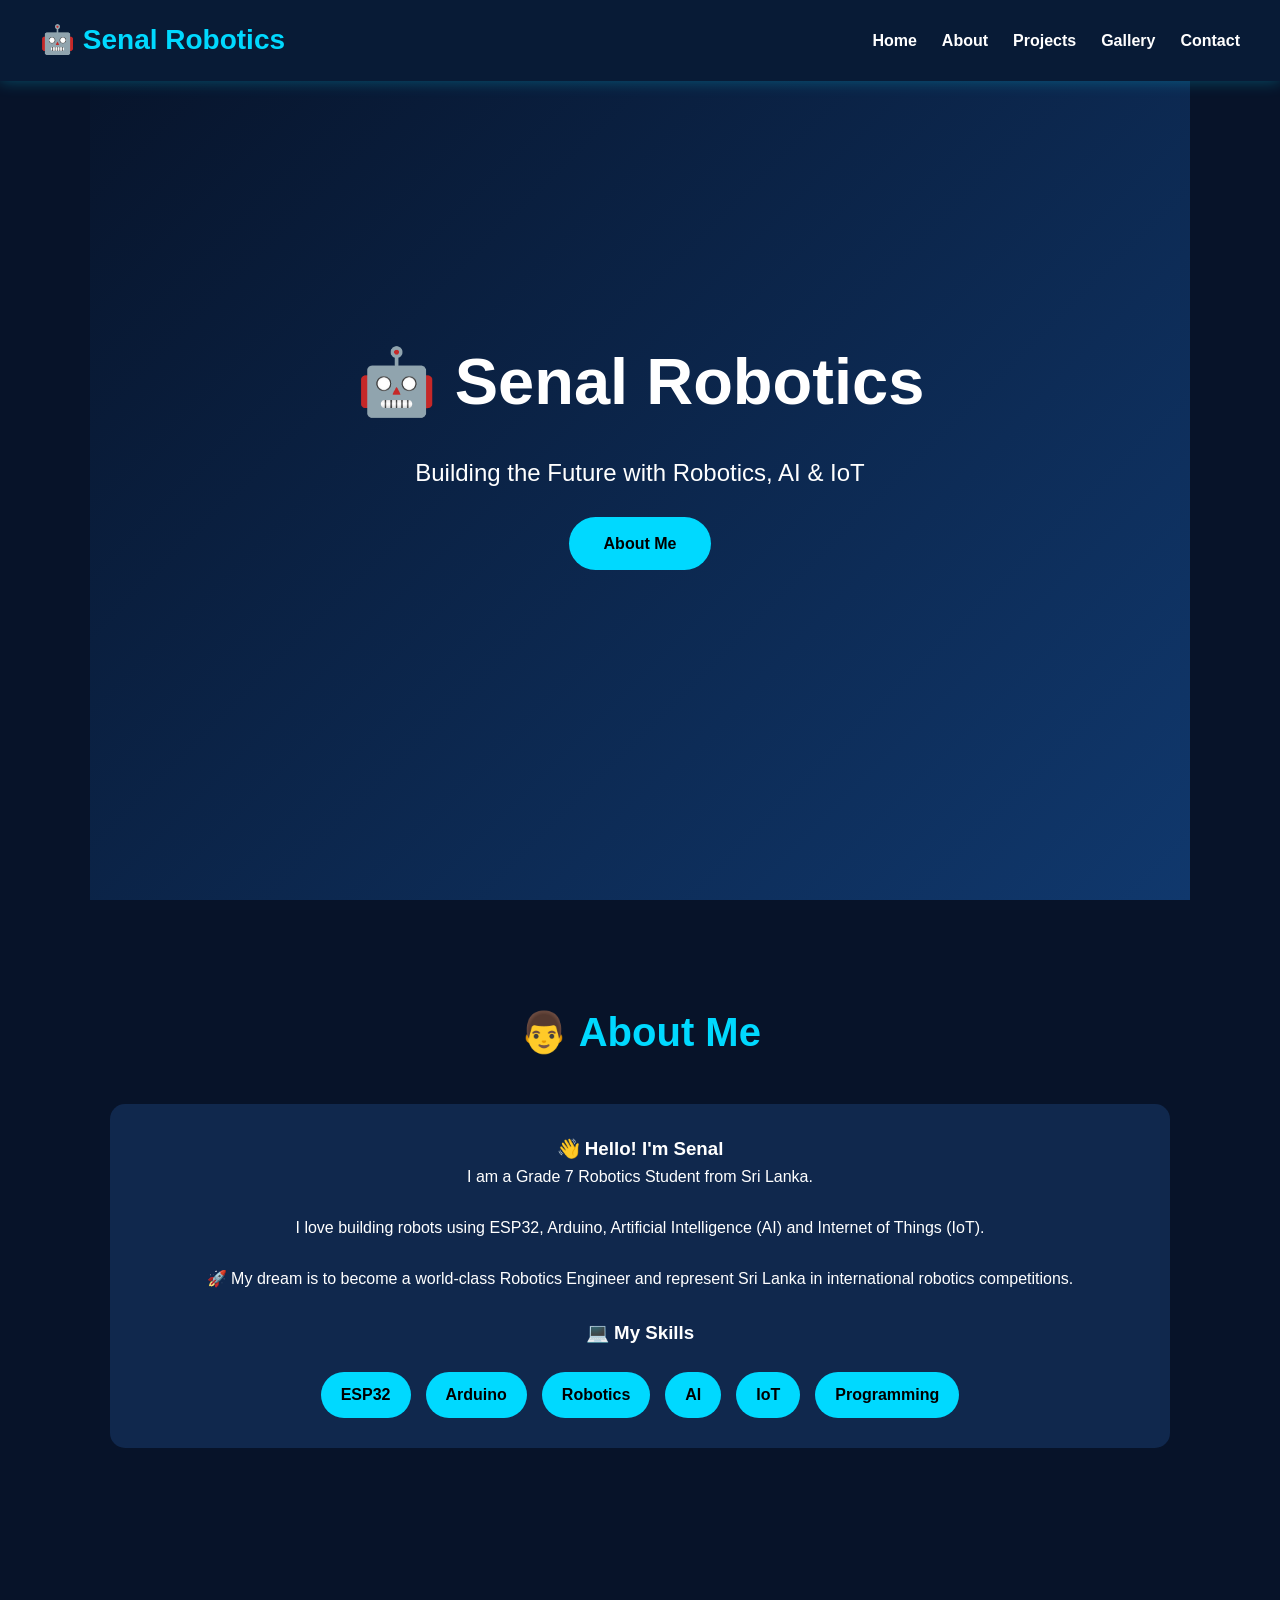
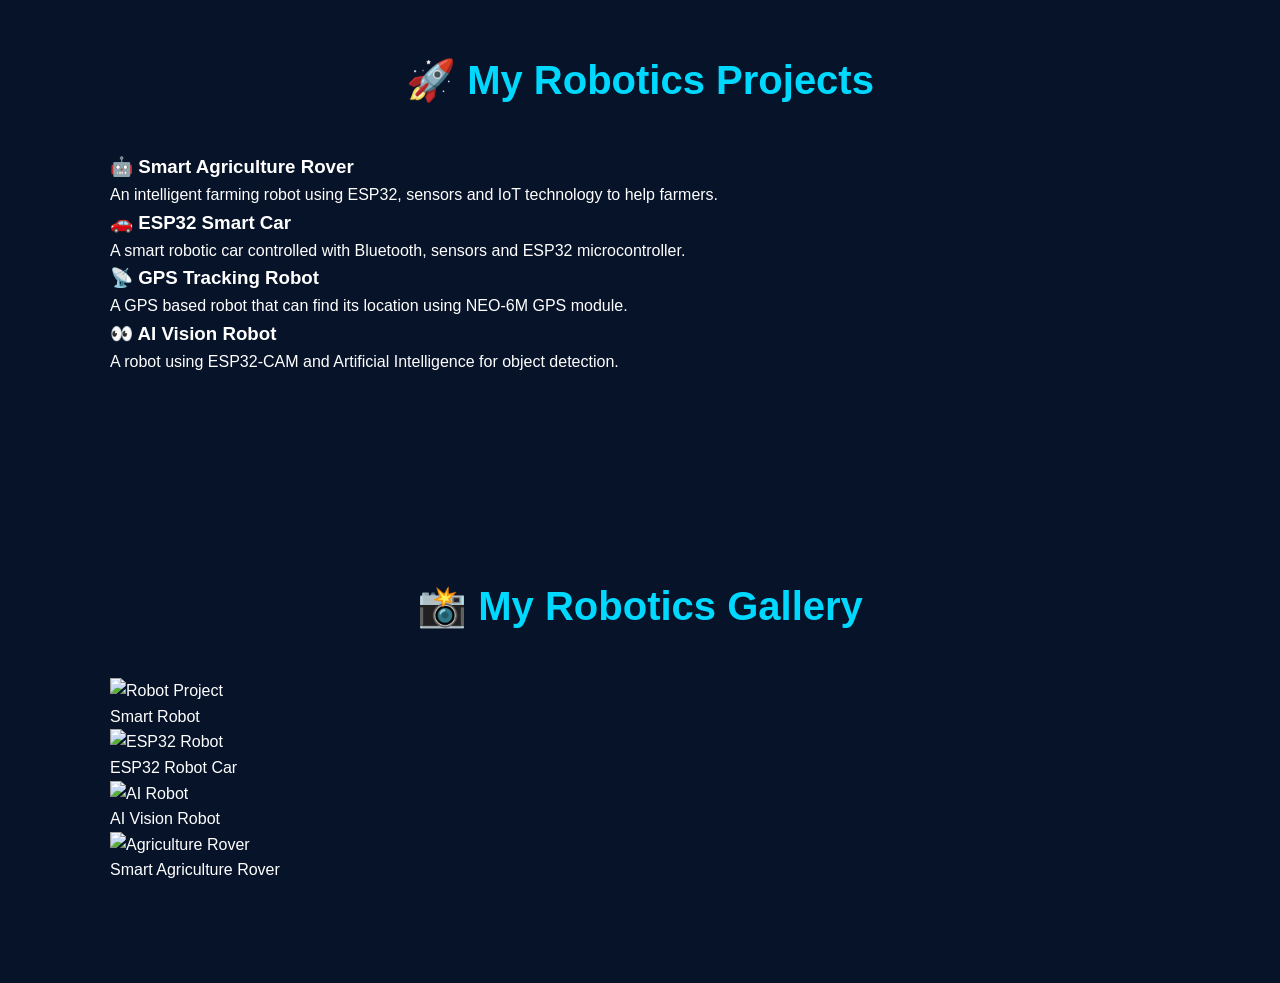
==== index.html @ 2e424f63 "Update index.html" ====
<!DOCTYPE html>
<html lang="en">
<head>
    <meta charset="UTF-8">
    <meta name="viewport" content="width=device-width, initial-scale=1.0">
    <title>Senal Robotics</title>

    <link rel="stylesheet" href="style.css">
</head>

<body>

    <!-- Navigation -->
    <nav>
        <div class="logo">🤖 Senal Robotics</div>

        <ul>
            <li><a href="#home">Home</a></li>
            <li><a href="#about">About</a></li>
            <li><a href="#projects">Projects</a></li>
            <li><a href="#gallery">Gallery</a></li>
            <li><a href="#contact">Contact</a></li>
        </ul>
    </nav>

    <!-- Home -->
    <section id="home" class="hero">

        <div>

            <h1>🤖 Senal Robotics</h1>

            <p>
                Building the Future with Robotics, AI & IoT
            </p>

            <a href="#about" class="btn">About Me</a>

        </div>

    </section>
   
    <!-- About Me -->
    <section id="about">

        <h2>👨 About Me</h2>

        <div class="about-box">

            <h3>👋 Hello! I'm Senal</h3>

            <p>
                I am a Grade 7 Robotics Student from Sri Lanka.
            </p>

            <br>

            <p>
                I love building robots using ESP32, Arduino,
                Artificial Intelligence (AI) and Internet of Things (IoT).
            </p>

            <br>

            <p>
                🚀 My dream is to become a world-class Robotics Engineer
                and represent Sri Lanka in international robotics competitions.
            </p>

            <br>

            <h3>💻 My Skills</h3>

            <div class="skills">

                <div class="skill">ESP32</div>

                <div class="skill">Arduino</div>

                <div class="skill">Robotics</div>

                <div class="skill">AI</div>

                <div class="skill">IoT</div>

                <div class="skill">Programming</div>

            </div>

        </div>

    </section>

    <!-- Projects -->
<section id="projects">

    <h2>🚀 My Robotics Projects</h2>

    <div class="project-container">

        <div class="project-card">

            <h3>🤖 Smart Agriculture Rover</h3>

            <p>
                An intelligent farming robot using ESP32,
                sensors and IoT technology to help farmers.
            </p>

        </div>


        <div class="project-card">

            <h3>🚗 ESP32 Smart Car</h3>

            <p>
                A smart robotic car controlled with Bluetooth,
                sensors and ESP32 microcontroller.
            </p>

        </div>


        <div class="project-card">

            <h3>📡 GPS Tracking Robot</h3>

            <p>
                A GPS based robot that can find its location
                using NEO-6M GPS module.
            </p>

        </div>


        <div class="project-card">

            <h3>👀 AI Vision Robot</h3>

            <p>
                A robot using ESP32-CAM and Artificial Intelligence
                for object detection.
            </p>

        </div>


    </div>

</section>

    <!-- Gallery -->
<section id="gallery">

    <h2>📸 My Robotics Gallery</h2>

    <div class="gallery-container">

        <div class="gallery-item">
            <img src="images/robot1.jpg" alt="Robot Project">
            <p>Smart Robot</p>
        </div>


        <div class="gallery-item">
            <img src="images/robot2.jpg" alt="ESP32 Robot">
            <p>ESP32 Robot Car</p>
        </div>


        <div class="gallery-item">
            <img src="images/robot3.jpg" alt="AI Robot">
            <p>AI Vision Robot</p>
        </div>


        <div class="gallery-item">
            <img src="images/robot4.jpg" alt="Agriculture Rover">
            <p>Smart Agriculture Rover</p>
        </div>


    </div>

</section>
---- style.css ----
*{
    margin:0;
    padding:0;
    box-sizing:border-box;
    font-family:Arial, Helvetica, sans-serif;
    scroll-behavior:smooth;
}

body{
    background:#071329;
    color:white;
    line-height:1.6;
}

nav{
    position:fixed;
    top:0;
    left:0;
    width:100%;
    background:#081b36;
    display:flex;
    justify-content:space-between;
    align-items:center;
    padding:18px 40px;
    box-shadow:0 0 15px rgba(0,217,255,.3);
    z-index:1000;
}

.logo{
    color:#00d9ff;
    font-size:28px;
    font-weight:bold;
}

nav ul{
    list-style:none;
    display:flex;
}

nav ul li{
    margin-left:25px;
}

nav ul li a{
    color:white;
    text-decoration:none;
    font-weight:bold;
    transition:0.3s;
}

nav ul li a:hover{
    color:#00d9ff;
}

.hero{
    height:100vh;
    display:flex;
    justify-content:center;
    align-items:center;
    text-align:center;
    background:linear-gradient(135deg,#071329,#10386d);
}

.hero h1{
    font-size:65px;
    margin-bottom:20px;
}

.hero p{
    font-size:24px;
    margin-bottom:25px;
}

.btn{
    display:inline-block;
    background:#00d9ff;
    color:black;
    text-decoration:none;
    padding:14px 35px;
    border-radius:30px;
    font-weight:bold;
    transition:0.3s;
}

.btn:hover{
    transform:scale(1.08);
}

section{
    padding:100px 20px;
    max-width:1100px;
    margin:auto;
}

h2{
    text-align:center;
    color:#00d9ff;
    margin-bottom:40px;
    font-size:40px;
}

.about-box{
    background:#10284d;
    padding:30px;
    border-radius:15px;
    text-align:center;
}

.skills{
    display:flex;
    justify-content:center;
    flex-wrap:wrap;
    gap:15px;
    margin-top:25px;
}

.skill{
    background:#00d9ff;
    color:black;
    padding:10px 20px;
    border-radius:30px;
    font-weight:bold;
}

.projects{
    display:grid;
    grid-template-columns:repeat(auto-fit,minmax(280px,1fr));
    gap:25px;
}

.card{
    background:#10284d;
    padding:25px;
    border-radius:15px;
    transition:0.3s;
    box-shadow:0 0 15px rgba(0,217,255,.2);
}

.card:hover{
    transform:translateY(-10px);
    box-shadow:0 0 25px rgba(0,217,255,.4);
}

.card h3{
    color:#00d9ff;
    margin-bottom:15px;
}

.gallery{
    display:grid;
    grid-template-columns:repeat(auto-fit,minmax(220px,1fr));
    gap:20px;
}

.photo{
    height:180px;
    background:#1a3c66;
    border-radius:15px;
    display:flex;
    justify-content:center;
    align-items:center;
    font-size:22px;
}

.contact-box{
    background:#10284d;
    padding:30px;
    border-radius:15px;
    text-align:center;
}

footer{
    background:#02101f;
    text-align:center;
    padding:25px;
}

@media(max-width:768px){

nav{
flex-direction:column;
padding:15px;
}

nav ul{
margin-top:15px;
flex-wrap:wrap;
justify-content:center;
}

.hero h1{
font-size:42px;
}

.hero p{
font-size:18px;
}

}
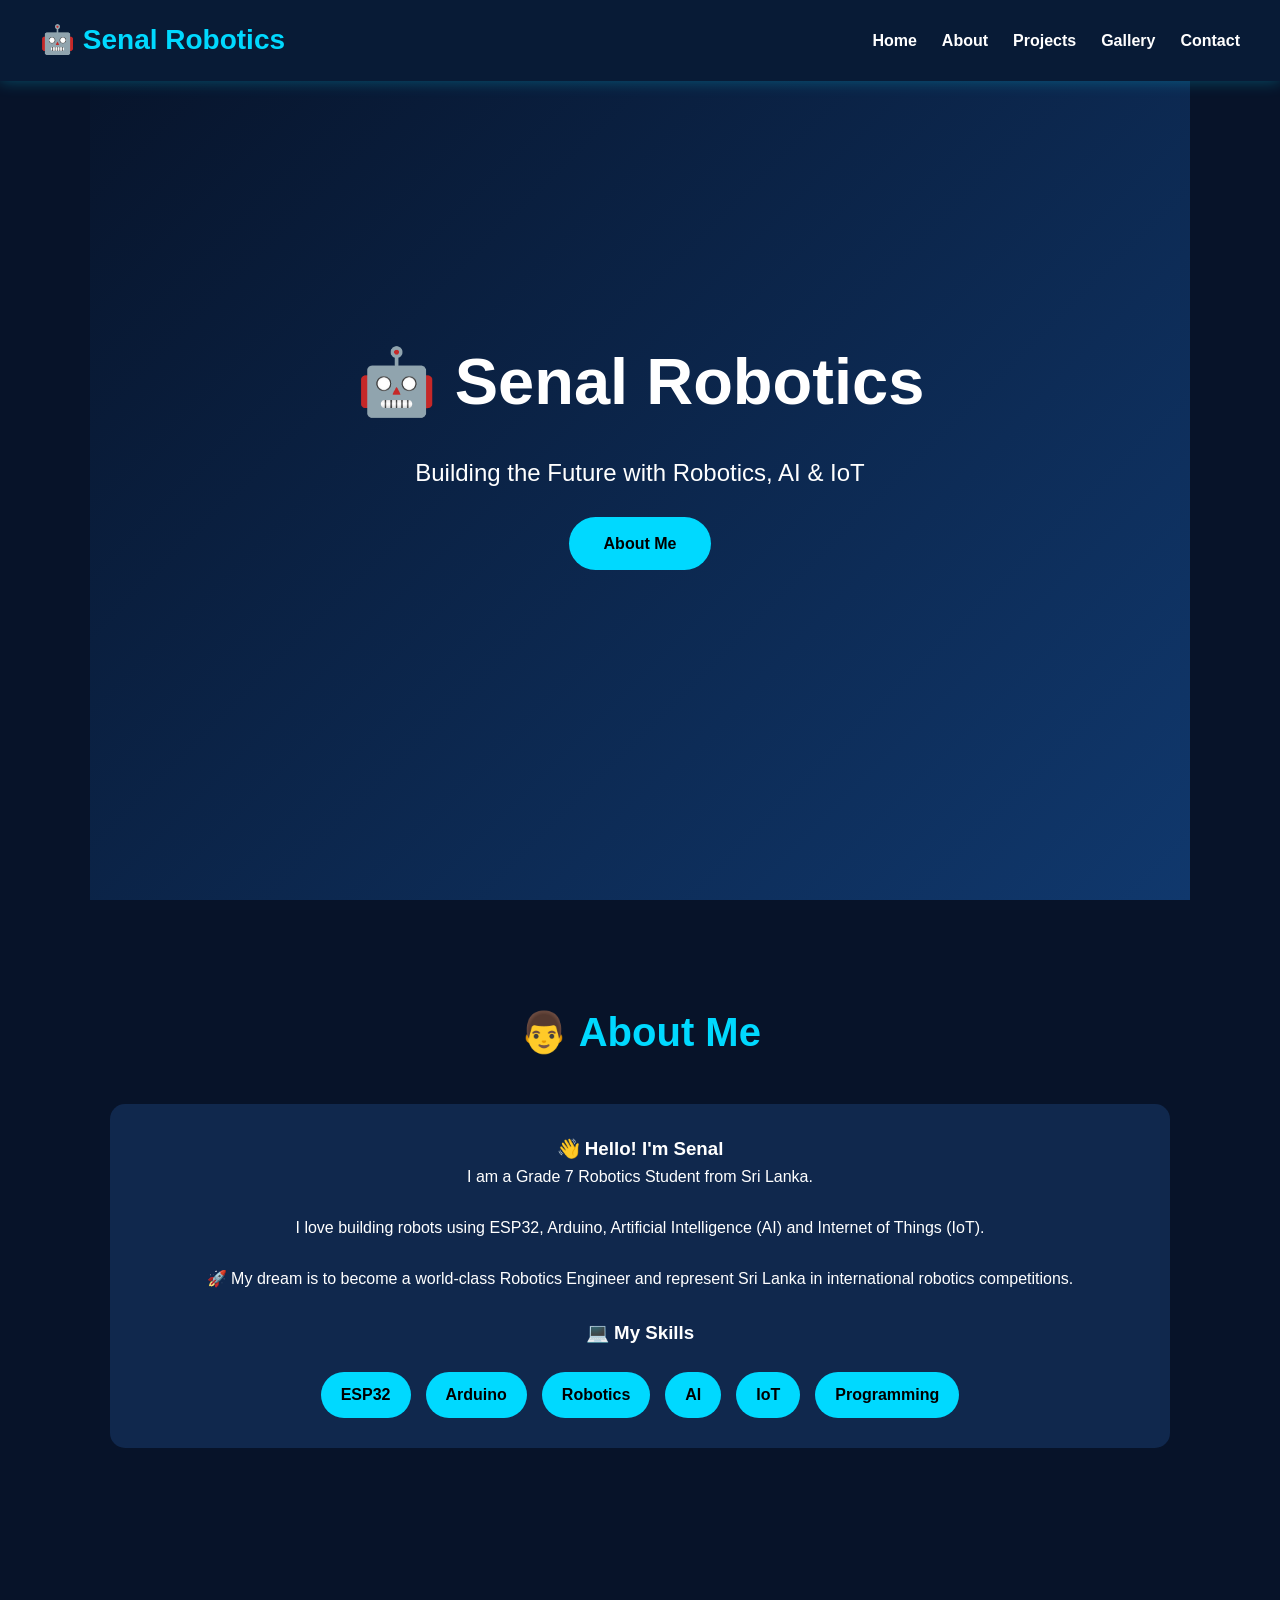
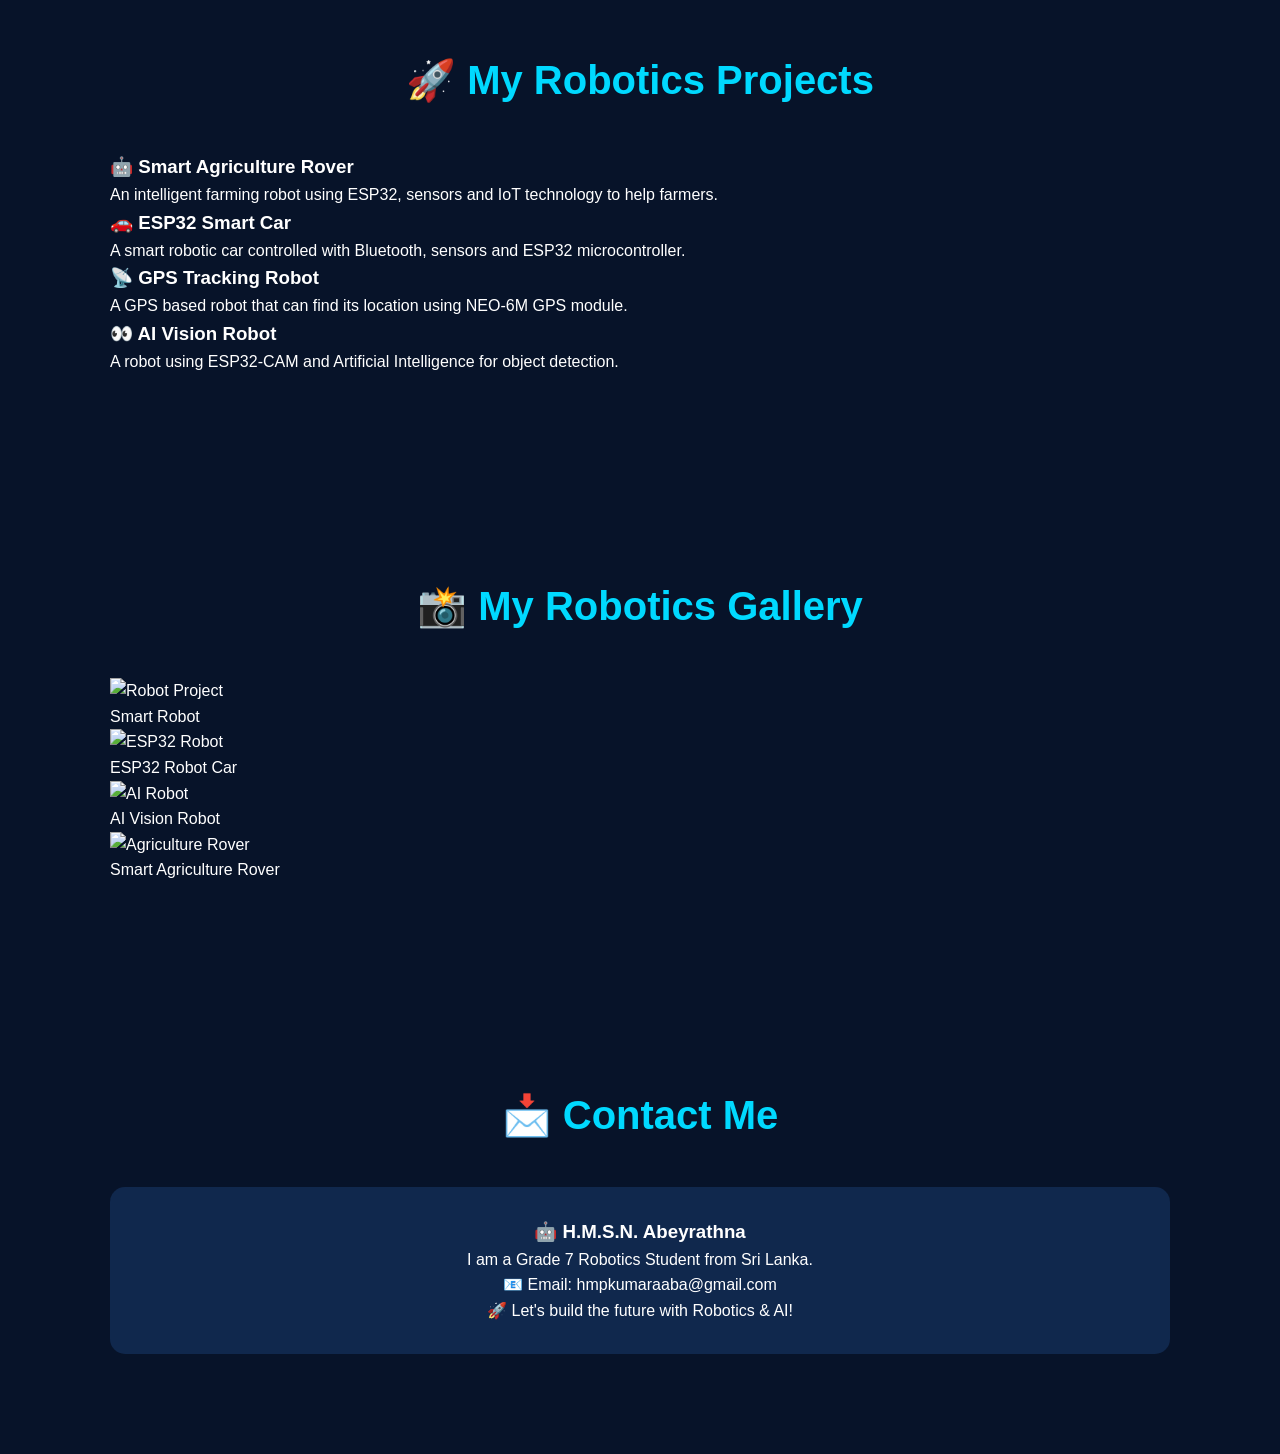
==== commit 21905f8e: "Update index.html" ====
--- a/index.html
+++ b/index.html
@@ -184,3 +184,29 @@
     </div>
 
 </section>
+
+    <!-- Contact -->
+<section id="contact">
+
+    <h2>📩 Contact Me</h2>
+
+    <div class="contact-box">
+
+        <h3>🤖 H.M.S.N. Abeyrathna</h3>
+
+        <p>
+            I am a Grade 7 Robotics Student from Sri Lanka.
+        </p>
+
+        <p>
+            📧 Email:
+            hmpkumaraaba@gmail.com
+        </p>
+
+        <p>
+            🚀 Let's build the future with Robotics & AI!
+        </p>
+
+    </div>
+
+</section>
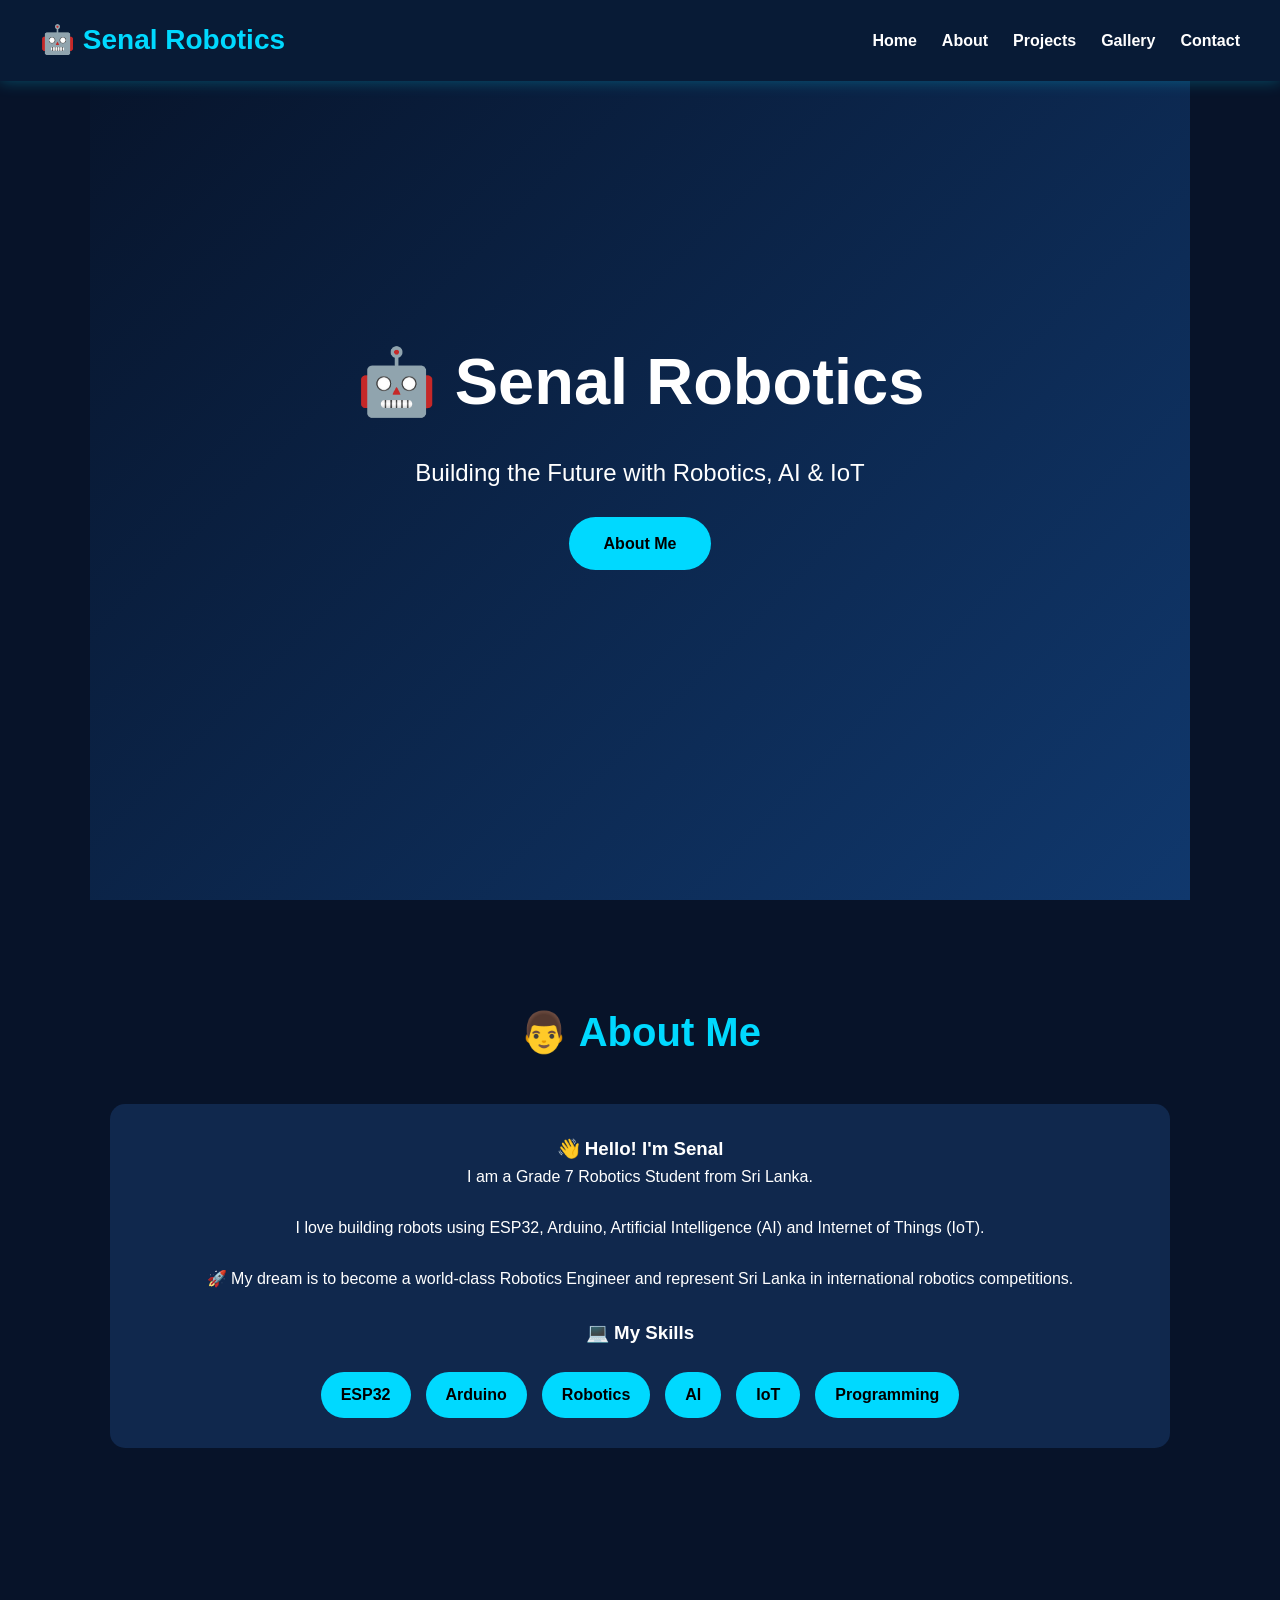
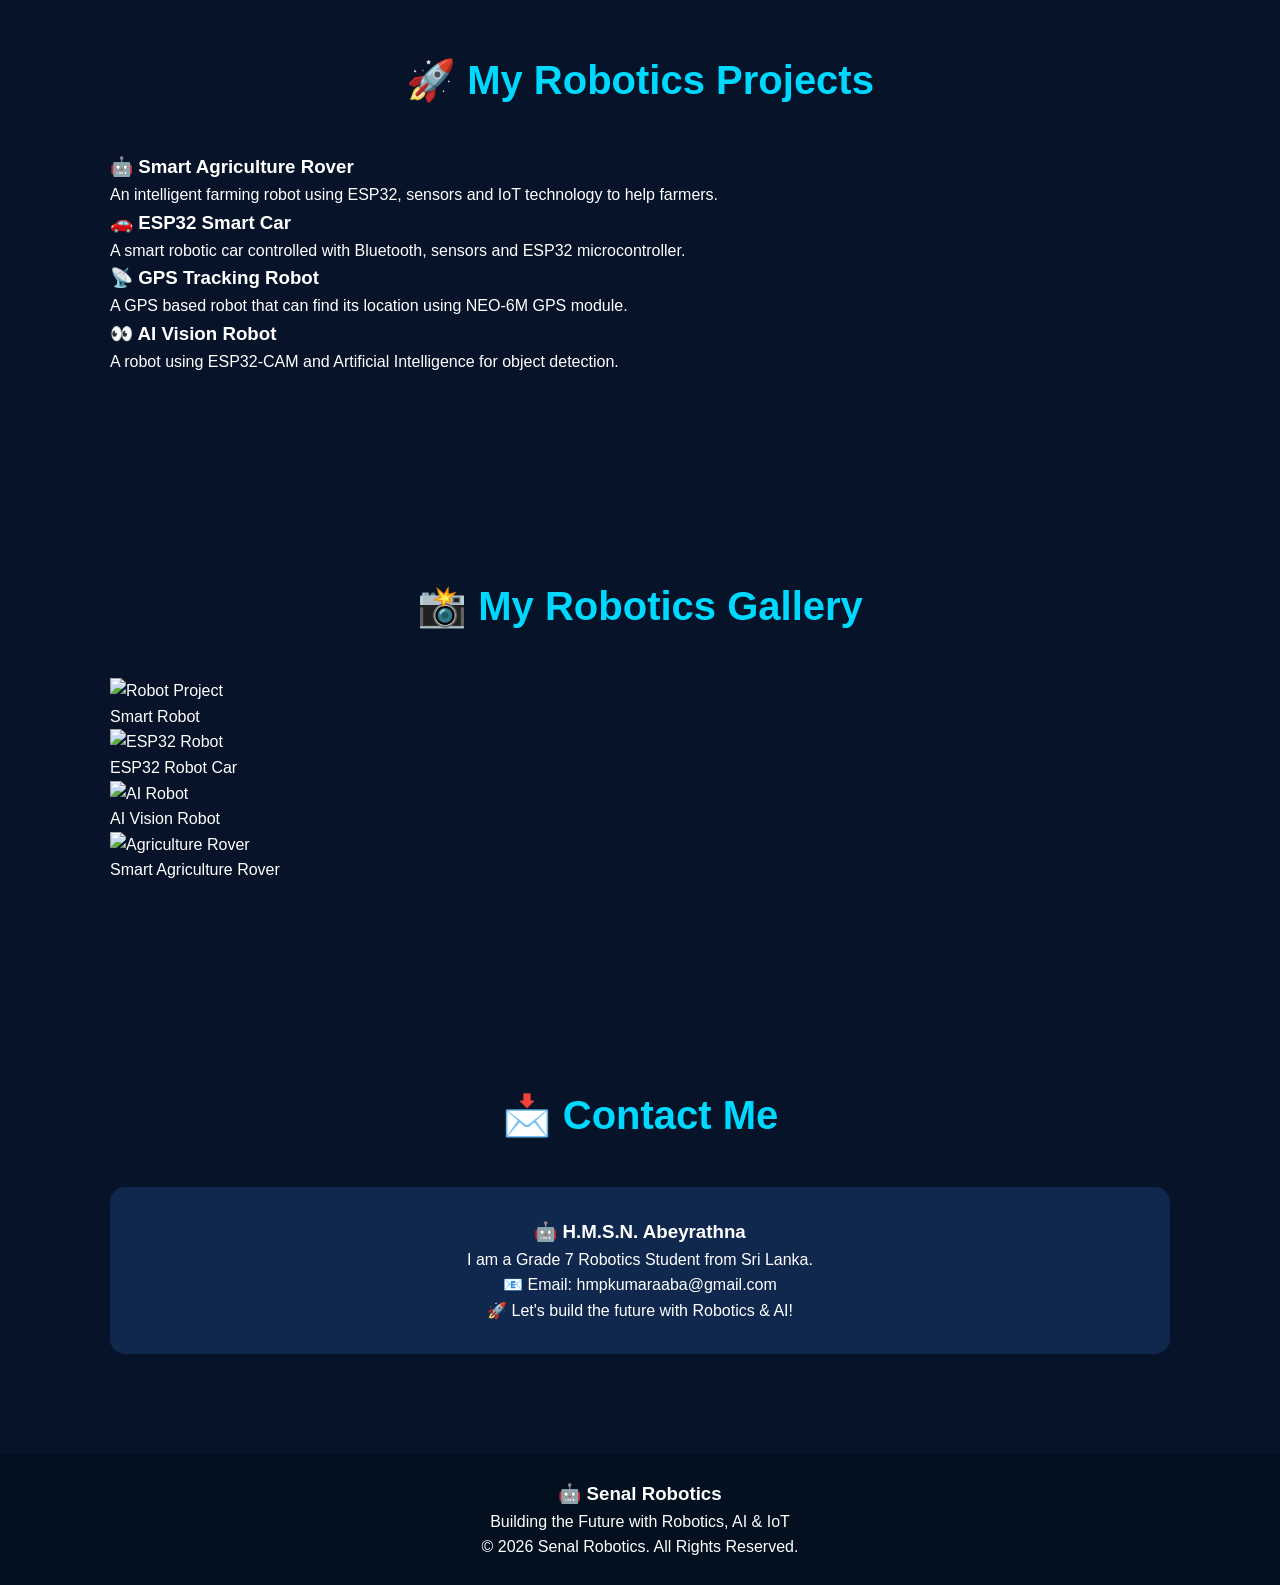
==== commit f14aae90: "Add footer with company details and copyright Added footer section with company information." ====
--- a/index.html
+++ b/index.html
@@ -185,7 +185,7 @@
 
 </section>
 
-    <!-- Contact -->
+<!-- Contact -->
 <section id="contact">
 
     <h2>📩 Contact Me</h2>
@@ -210,3 +210,18 @@
     </div>
 
 </section>
+
+<!-- Footer -->
+<footer>
+
+    <h3>🤖 Senal Robotics</h3>
+
+    <p>
+        Building the Future with Robotics, AI & IoT
+    </p>
+
+    <p>
+        © 2026 Senal Robotics. All Rights Reserved.
+    </p>
+
+</footer>
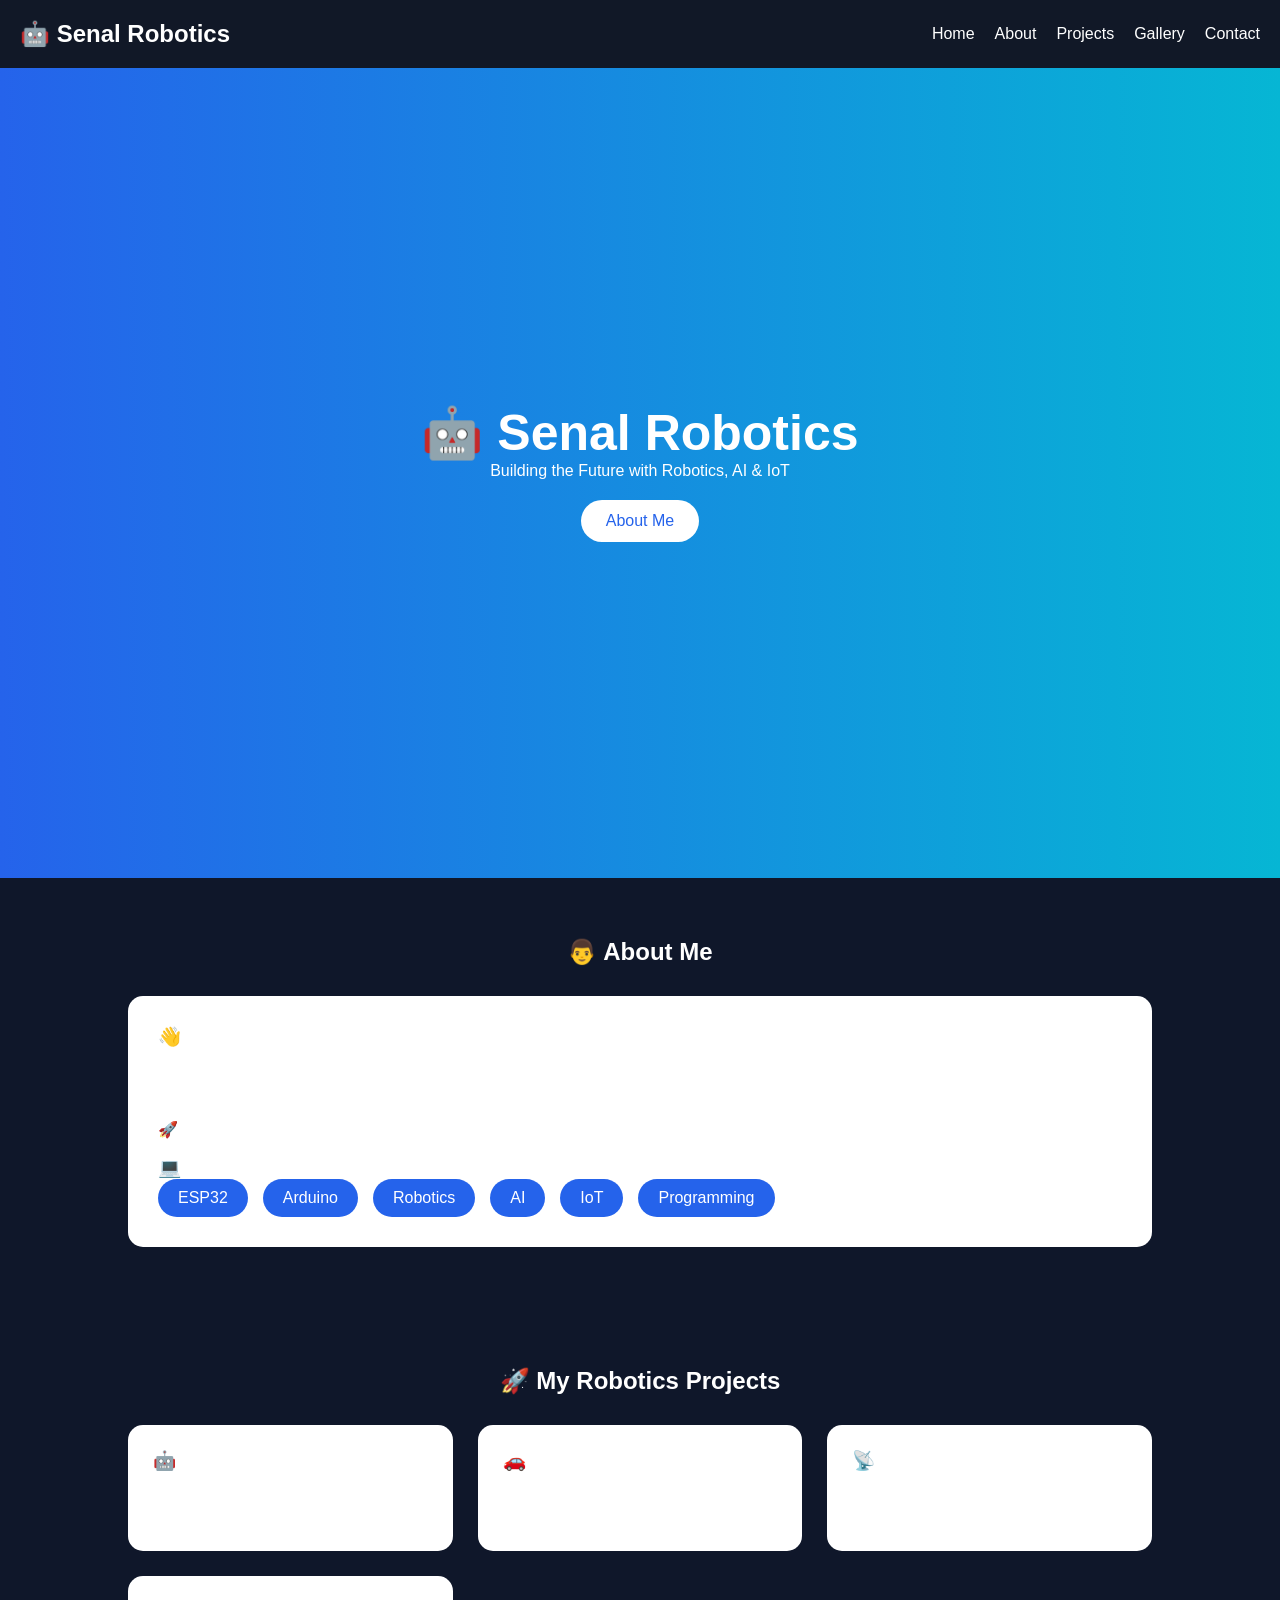
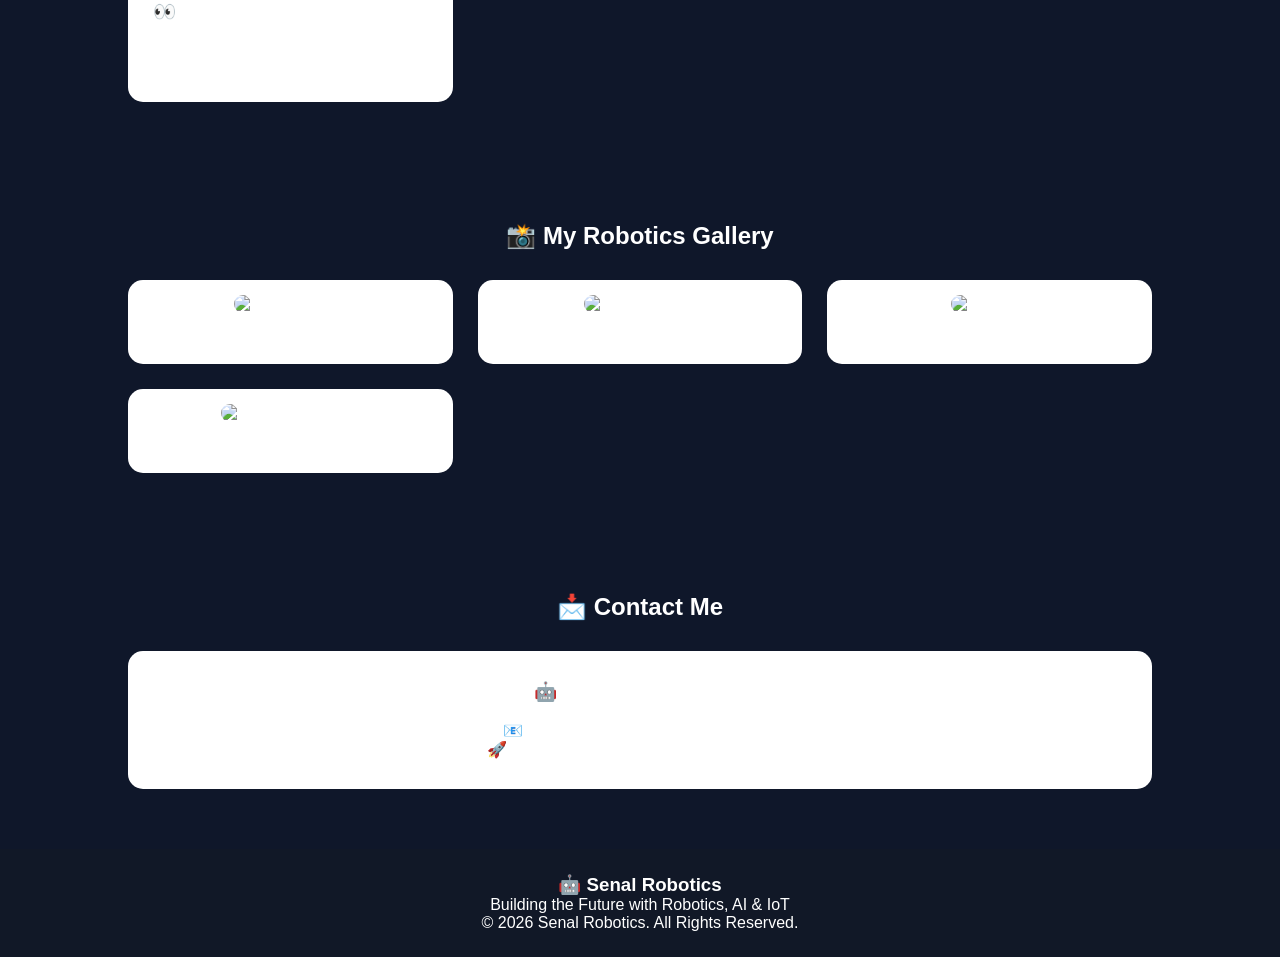
==== commit 85fd127a: "Update index.html" ====
--- a/index.html
+++ b/index.html
@@ -5,7 +5,7 @@
     <meta name="viewport" content="width=device-width, initial-scale=1.0">
     <title>Senal Robotics</title>
 
-    <link rel="stylesheet" href="style.css">
+<link rel="stylesheet" href="style.css">
 </head>
 
 <body>
@@ -211,8 +211,8 @@
 
 </section>
 
-<!-- Footer -->
-<footer>
+ <!-- Footer -->
+ <footer>
 
     <h3>🤖 Senal Robotics</h3>
 
--- a/style.css
+++ b/style.css
@@ -1,199 +1,177 @@
-*{
-    margin:0;
-    padding:0;
-    box-sizing:border-box;
-    font-family:Arial, Helvetica, sans-serif;
-    scroll-behavior:smooth;
+* {
+    margin: 0;
+    padding: 0;
+    box-sizing: border-box;
+    font-family: Arial, sans-serif;
 }
 
-body{
-    background:#071329;
-    color:white;
-    line-height:1.6;
+body {
+    background: #0f172a;
+    color: white;
 }
 
-nav{
-    position:fixed;
-    top:0;
-    left:0;
-    width:100%;
-    background:#081b36;
-    display:flex;
-    justify-content:space-between;
-    align-items:center;
-    padding:18px 40px;
-    box-shadow:0 0 15px rgba(0,217,255,.3);
-    z-index:1000;
+
+/* Navigation */
+
+nav {
+    background: #111827;
+    color: white;
+    display: flex;
+    justify-content: space-between;
+    align-items: center;
+    padding: 20px;
 }
 
-.logo{
-    color:#00d9ff;
-    font-size:28px;
-    font-weight:bold;
+
+.logo {
+    font-size: 24px;
+    font-weight: bold;
 }
 
-nav ul{
-    list-style:none;
-    display:flex;
+
+nav ul {
+    list-style: none;
+    display: flex;
+    gap: 20px;
 }
 
-nav ul li{
-    margin-left:25px;
+
+nav ul li a {
+    color: white;
+    text-decoration: none;
 }
 
-nav ul li a{
-    color:white;
-    text-decoration:none;
-    font-weight:bold;
-    transition:0.3s;
+
+/* Home */
+
+.hero {
+    height: 90vh;
+    display: flex;
+    justify-content: center;
+    align-items: center;
+    text-align: center;
+    background: linear-gradient(to right, #2563eb, #06b6d4);
+    color: white;
 }
 
-nav ul li a:hover{
-    color:#00d9ff;
+
+.hero h1 {
+    font-size: 50px;
 }
 
-.hero{
-    height:100vh;
-    display:flex;
-    justify-content:center;
-    align-items:center;
-    text-align:center;
-    background:linear-gradient(135deg,#071329,#10386d);
+
+.btn {
+    display: inline-block;
+    margin-top: 20px;
+    padding: 12px 25px;
+    background: white;
+    color: #2563eb;
+    text-decoration: none;
+    border-radius: 25px;
 }
 
-.hero h1{
-    font-size:65px;
-    margin-bottom:20px;
+
+/* Sections */
+
+section {
+    padding: 60px 10%;
 }
 
-.hero p{
-    font-size:24px;
-    margin-bottom:25px;
+
+h2 {
+    text-align: center;
+    margin-bottom: 30px;
 }
 
-.btn{
-    display:inline-block;
-    background:#00d9ff;
-    color:black;
-    text-decoration:none;
-    padding:14px 35px;
-    border-radius:30px;
-    font-weight:bold;
-    transition:0.3s;
+
+/* About */
+
+.about-box {
+    background: white;
+    padding: 30px;
+    border-radius: 15px;
 }
 
-.btn:hover{
-    transform:scale(1.08);
+
+/* Skills */
+
+.skills {
+    display: flex;
+    flex-wrap: wrap;
+    gap: 15px;
 }
 
-section{
-    padding:100px 20px;
-    max-width:1100px;
-    margin:auto;
+
+.skill {
+    background: #2563eb;
+    color: white;
+    padding: 10px 20px;
+    border-radius: 20px;
 }
 
-h2{
-    text-align:center;
-    color:#00d9ff;
-    margin-bottom:40px;
-    font-size:40px;
+
+/* Projects */
+
+.project-container {
+    display: grid;
+    grid-template-columns: repeat(auto-fit, minmax(250px,1fr));
+    gap: 25px;
 }
 
-.about-box{
-    background:#10284d;
-    padding:30px;
-    border-radius:15px;
-    text-align:center;
+
+.project-card {
+    background: white;
+    padding: 25px;
+    border-radius: 15px;
 }
 
-.skills{
-    display:flex;
-    justify-content:center;
-    flex-wrap:wrap;
-    gap:15px;
-    margin-top:25px;
+
+/* Contact */
+
+.contact-box {
+    background: white;
+    padding: 30px;
+    border-radius: 15px;
+    text-align: center;
 }
 
-.skill{
-    background:#00d9ff;
-    color:black;
-    padding:10px 20px;
-    border-radius:30px;
-    font-weight:bold;
+
+/* Footer */
+
+footer {
+    background: #111827;
+    color: white;
+    text-align: center;
+    padding: 25px;
+}
+/* Gallery */
+
+.gallery-container {
+    display: grid;
+    grid-template-columns: repeat(auto-fit, minmax(250px, 1fr));
+    gap: 25px;
 }
 
-.projects{
-    display:grid;
-    grid-template-columns:repeat(auto-fit,minmax(280px,1fr));
-    gap:25px;
+
+.gallery-item {
+    background: white;
+    padding: 15px;
+    border-radius: 15px;
+    text-align: center;
+    overflow: hidden;
 }
 
-.card{
-    background:#10284d;
-    padding:25px;
-    border-radius:15px;
-    transition:0.3s;
-    box-shadow:0 0 15px rgba(0,217,255,.2);
+
+.gallery-item img {
+    width: 100%;
+    height: 220px;
+    object-fit: cover;
+    border-radius: 10px;
 }
 
-.card:hover{
-    transform:translateY(-10px);
-    box-shadow:0 0 25px rgba(0,217,255,.4);
+
+.gallery-item p {
+    margin-top: 15px;
+    font-size: 18px;
+    font-weight: bold;
 }
-
-.card h3{
-    color:#00d9ff;
-    margin-bottom:15px;
-}
-
-.gallery{
-    display:grid;
-    grid-template-columns:repeat(auto-fit,minmax(220px,1fr));
-    gap:20px;
-}
-
-.photo{
-    height:180px;
-    background:#1a3c66;
-    border-radius:15px;
-    display:flex;
-    justify-content:center;
-    align-items:center;
-    font-size:22px;
-}
-
-.contact-box{
-    background:#10284d;
-    padding:30px;
-    border-radius:15px;
-    text-align:center;
-}
-
-footer{
-    background:#02101f;
-    text-align:center;
-    padding:25px;
-}
-
-@media(max-width:768px){
-
-nav{
-flex-direction:column;
-padding:15px;
-}
-
-nav ul{
-margin-top:15px;
-flex-wrap:wrap;
-justify-content:center;
-}
-
-.hero h1{
-font-size:42px;
-}
-
-.hero p{
-font-size:18px;
-}
-
-}
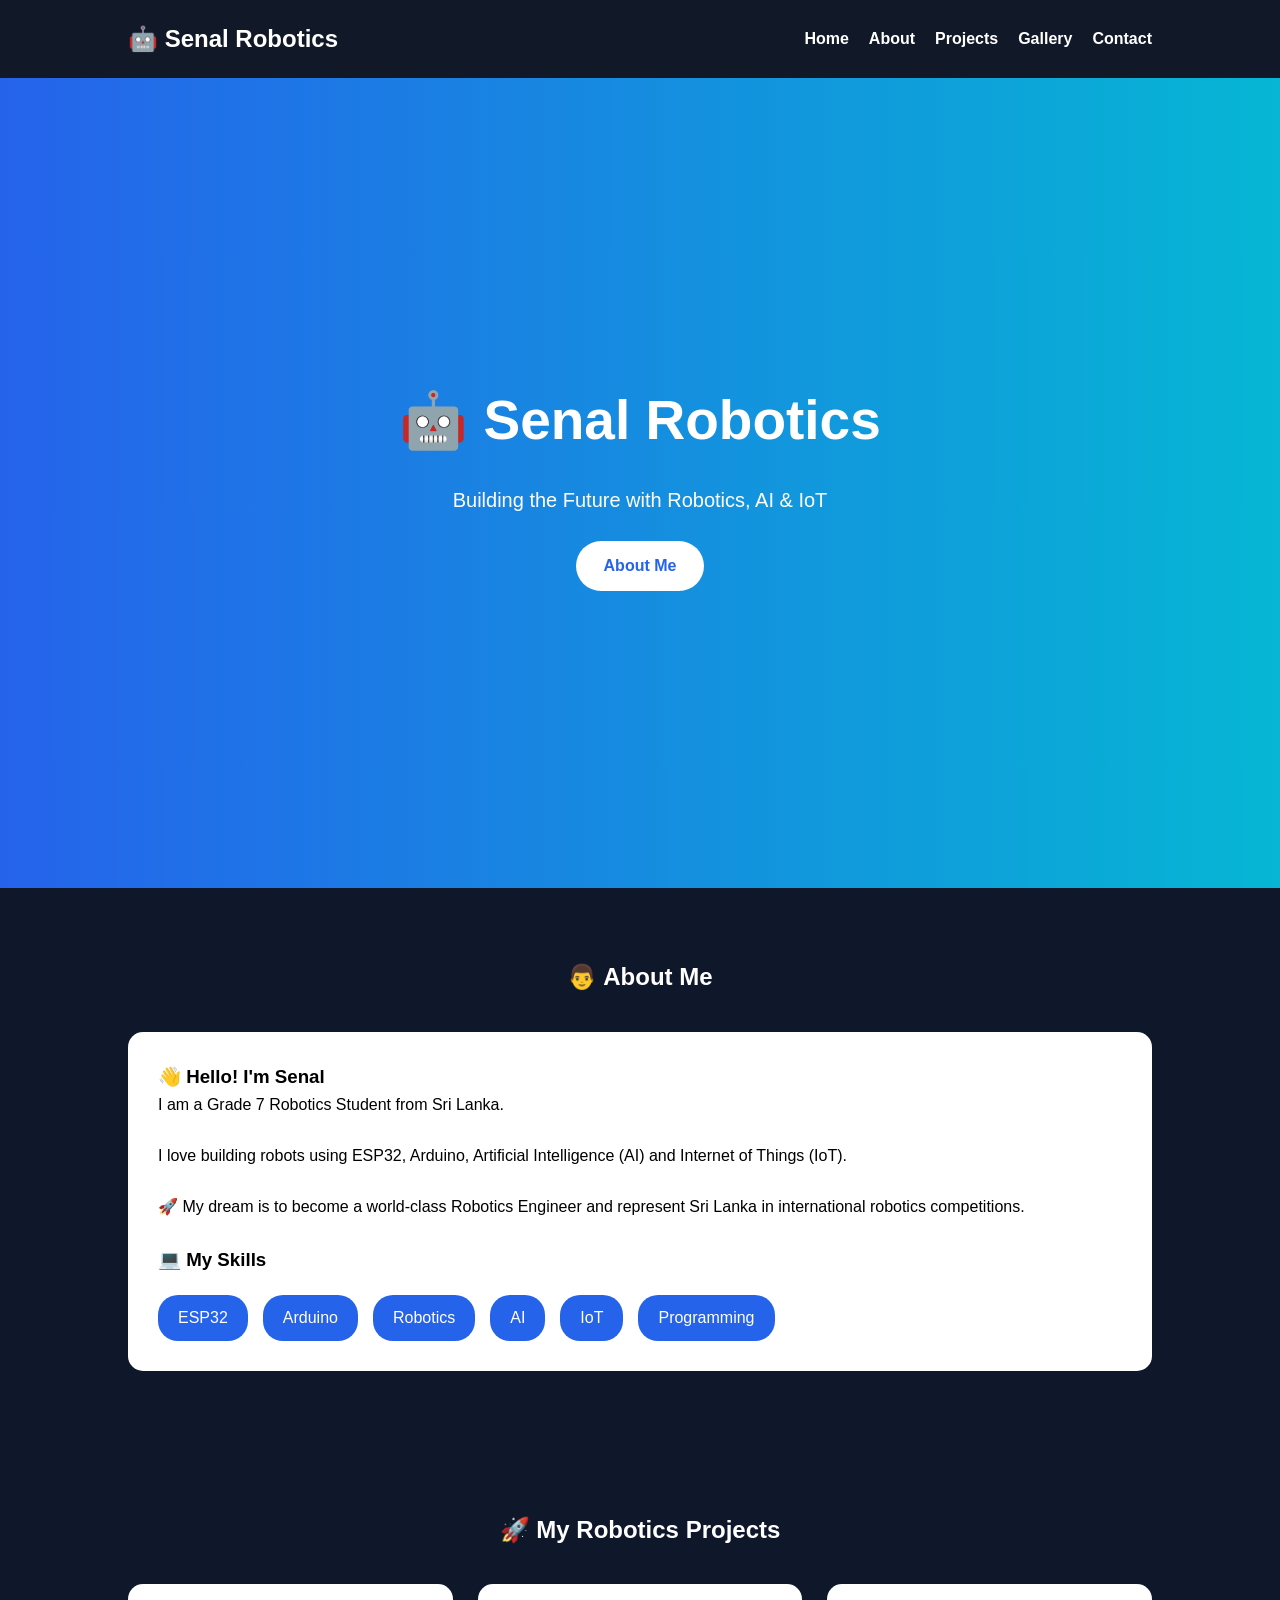
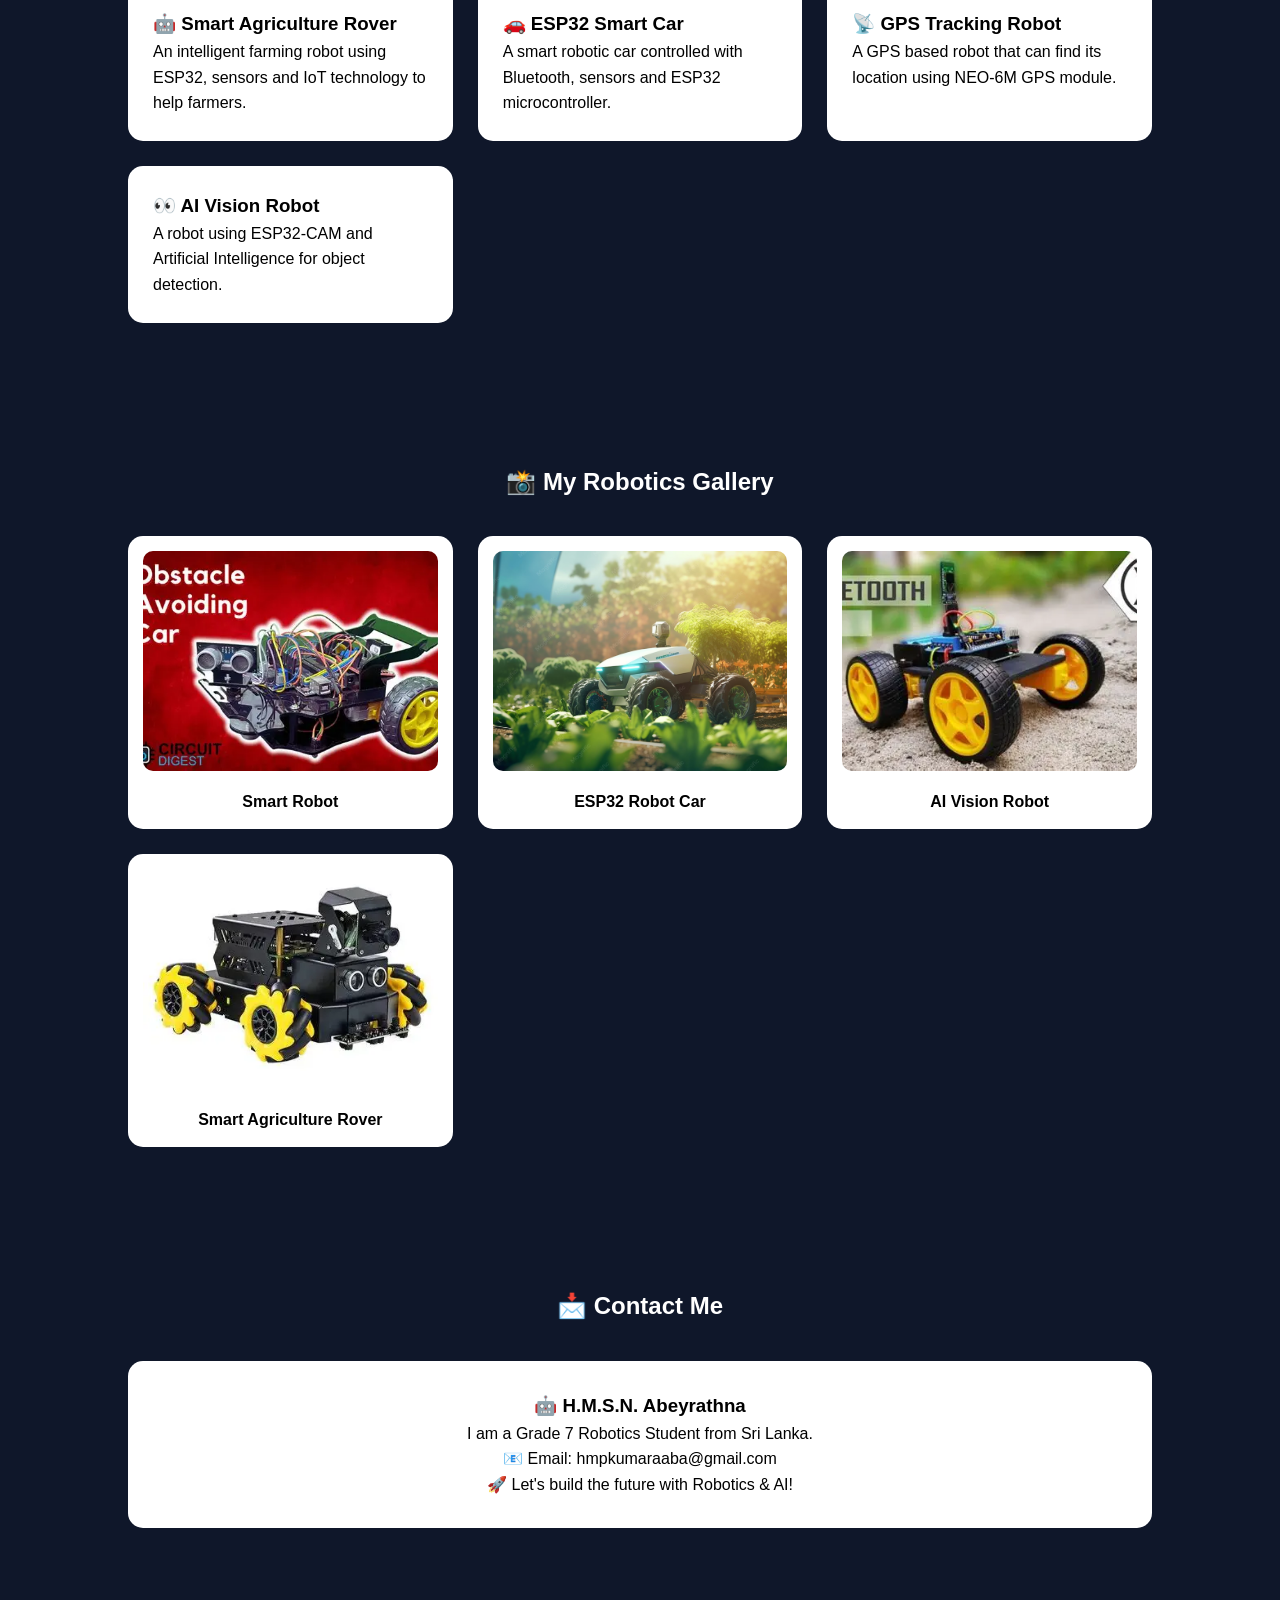
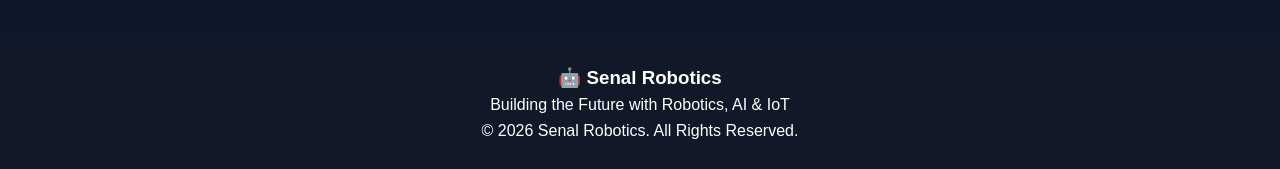
==== commit e6694ab3: "Update index.html" ====
--- a/index.html
+++ b/index.html
@@ -3,8 +3,20 @@
 <head>
     <meta charset="UTF-8">
     <meta name="viewport" content="width=device-width, initial-scale=1.0">
-    <title>Senal Robotics</title>
-
+    <title>Senal Robotics | AI, IoT & Robotics Projects</title>
+<meta name="description" content="Senal Robotics - Robotics, AI, IoT and ESP32 projects by a young robotics student from Sri Lanka.">
+
+<meta name="keywords" content="Senal Robotics, Robotics Sri Lanka, ESP32 Projects, Arduino Projects, AI Robot, IoT Projects">
+
+<meta name="author" content="H.M.S.N. Abeyrathna">
+
+<meta name="robots" content="index, follow">
+
+<meta property="og:title" content="Senal Robotics">
+
+<meta property="og:description" content="Building the Future with Robotics, AI & IoT">
+
+<meta property="og:type" content="website">
 <link rel="stylesheet" href="style.css">
 </head>
 
--- a/style.css
+++ b/style.css
@@ -1,177 +1,201 @@
-* {
-    margin: 0;
-    padding: 0;
-    box-sizing: border-box;
-    font-family: Arial, sans-serif;
-}
-
-body {
-    background: #0f172a;
-    color: white;
-}
-
+/* Reset */
+*{
+    margin:0;
+    padding:0;
+    box-sizing:border-box;
+    font-family:Arial, sans-serif;
+}
+
+/* Body */
+body{
+    background:#0f172a;
+    color:white;
+    line-height:1.6;
+}
 
 /* Navigation */
-
-nav {
-    background: #111827;
-    color: white;
-    display: flex;
-    justify-content: space-between;
-    align-items: center;
-    padding: 20px;
-}
-
-
-.logo {
-    font-size: 24px;
-    font-weight: bold;
-}
-
-
-nav ul {
-    list-style: none;
-    display: flex;
-    gap: 20px;
-}
-
-
-nav ul li a {
-    color: white;
-    text-decoration: none;
-}
-
-
-/* Home */
-
-.hero {
-    height: 90vh;
-    display: flex;
-    justify-content: center;
-    align-items: center;
-    text-align: center;
-    background: linear-gradient(to right, #2563eb, #06b6d4);
-    color: white;
-}
-
-
-.hero h1 {
-    font-size: 50px;
-}
-
-
-.btn {
-    display: inline-block;
-    margin-top: 20px;
-    padding: 12px 25px;
-    background: white;
-    color: #2563eb;
-    text-decoration: none;
-    border-radius: 25px;
-}
-
+nav{
+    background:#111827;
+    display:flex;
+    justify-content:space-between;
+    align-items:center;
+    padding:20px 10%;
+    position:sticky;
+    top:0;
+}
+
+.logo{
+    font-size:24px;
+    font-weight:bold;
+}
+
+nav ul{
+    list-style:none;
+    display:flex;
+    gap:20px;
+}
+
+nav ul li a{
+    color:white;
+    text-decoration:none;
+    font-weight:bold;
+}
+
+nav ul li a:hover{
+    color:#38bdf8;
+}
+
+/* Hero */
+.hero{
+    height:90vh;
+    display:flex;
+    justify-content:center;
+    align-items:center;
+    text-align:center;
+    background:linear-gradient(to right,#2563eb,#06b6d4);
+}
+
+.hero h1{
+    font-size:55px;
+    margin-bottom:20px;
+}
+
+.hero p{
+    font-size:20px;
+}
+
+.btn{
+    display:inline-block;
+    margin-top:25px;
+    padding:12px 28px;
+    background:white;
+    color:#2563eb;
+    text-decoration:none;
+    border-radius:30px;
+    font-weight:bold;
+}
+
+.btn:hover{
+    background:#0f172a;
+    color:white;
+}
 
 /* Sections */
-
-section {
-    padding: 60px 10%;
-}
-
-
-h2 {
-    text-align: center;
-    margin-bottom: 30px;
-}
-
+section{
+    padding:70px 10%;
+}
+
+h2{
+    text-align:center;
+    margin-bottom:35px;
+}
 
 /* About */
-
-.about-box {
-    background: white;
-    padding: 30px;
-    border-radius: 15px;
-}
-
-
-/* Skills */
-
-.skills {
-    display: flex;
-    flex-wrap: wrap;
-    gap: 15px;
-}
-
-
-.skill {
-    background: #2563eb;
-    color: white;
-    padding: 10px 20px;
-    border-radius: 20px;
-}
-
+.about-box{
+    background:white;
+    color:black;
+    padding:30px;
+    border-radius:15px;
+}
+
+.skills{
+    display:flex;
+    flex-wrap:wrap;
+    gap:15px;
+    margin-top:20px;
+}
+
+.skill{
+    background:#2563eb;
+    color:white;
+    padding:10px 20px;
+    border-radius:20px;
+}
 
 /* Projects */
-
-.project-container {
-    display: grid;
-    grid-template-columns: repeat(auto-fit, minmax(250px,1fr));
-    gap: 25px;
-}
-
-
-.project-card {
-    background: white;
-    padding: 25px;
-    border-radius: 15px;
-}
-
+.project-container{
+    display:grid;
+    grid-template-columns:repeat(auto-fit,minmax(250px,1fr));
+    gap:25px;
+}
+
+.project-card{
+    background:white;
+    color:black;
+    padding:25px;
+    border-radius:15px;
+    transition:0.3s;
+}
+
+.project-card:hover{
+    transform:translateY(-8px);
+}
+
+/* Gallery */
+.gallery-container{
+    display:grid;
+    grid-template-columns:repeat(auto-fit,minmax(250px,1fr));
+    gap:25px;
+}
+
+.gallery-item{
+    background:white;
+    color:black;
+    padding:15px;
+    border-radius:15px;
+    text-align:center;
+    overflow: hidden;
+}
+
+.gallery-item img{
+    width:100%;
+    height:220px;
+    object-fit:cover;
+    border-radius:10px;
+}
+
+.gallery-item p{
+    margin-top:10px;
+    font-weight:bold;
+}
 
 /* Contact */
-
-.contact-box {
-    background: white;
-    padding: 30px;
-    border-radius: 15px;
-    text-align: center;
-}
-
+.contact-box{
+    background:white;
+    color:black;
+    padding:30px;
+    border-radius:15px;
+    text-align:center;
+}
 
 /* Footer */
-
-footer {
-    background: #111827;
-    color: white;
-    text-align: center;
-    padding: 25px;
-}
-/* Gallery */
-
-.gallery-container {
-    display: grid;
-    grid-template-columns: repeat(auto-fit, minmax(250px, 1fr));
-    gap: 25px;
-}
-
-
-.gallery-item {
-    background: white;
-    padding: 15px;
-    border-radius: 15px;
-    text-align: center;
-    overflow: hidden;
-}
-
-
-.gallery-item img {
-    width: 100%;
-    height: 220px;
-    object-fit: cover;
-    border-radius: 10px;
-}
-
-
-.gallery-item p {
-    margin-top: 15px;
-    font-size: 18px;
-    font-weight: bold;
-}
+footer{
+    background:#111827;
+    color:white;
+    text-align:center;
+    padding:25px;
+    margin-top:40px;
+}
+
+/* Mobile */
+@media(max-width:768px){
+
+nav{
+    flex-direction:column;
+}
+
+nav ul{
+    flex-direction:column;
+    text-align:center;
+    margin-top:15px;
+}
+
+.hero h1{
+    font-size:38px;
+}
+
+.hero p{
+    font-size:17px;
+}
+
+
